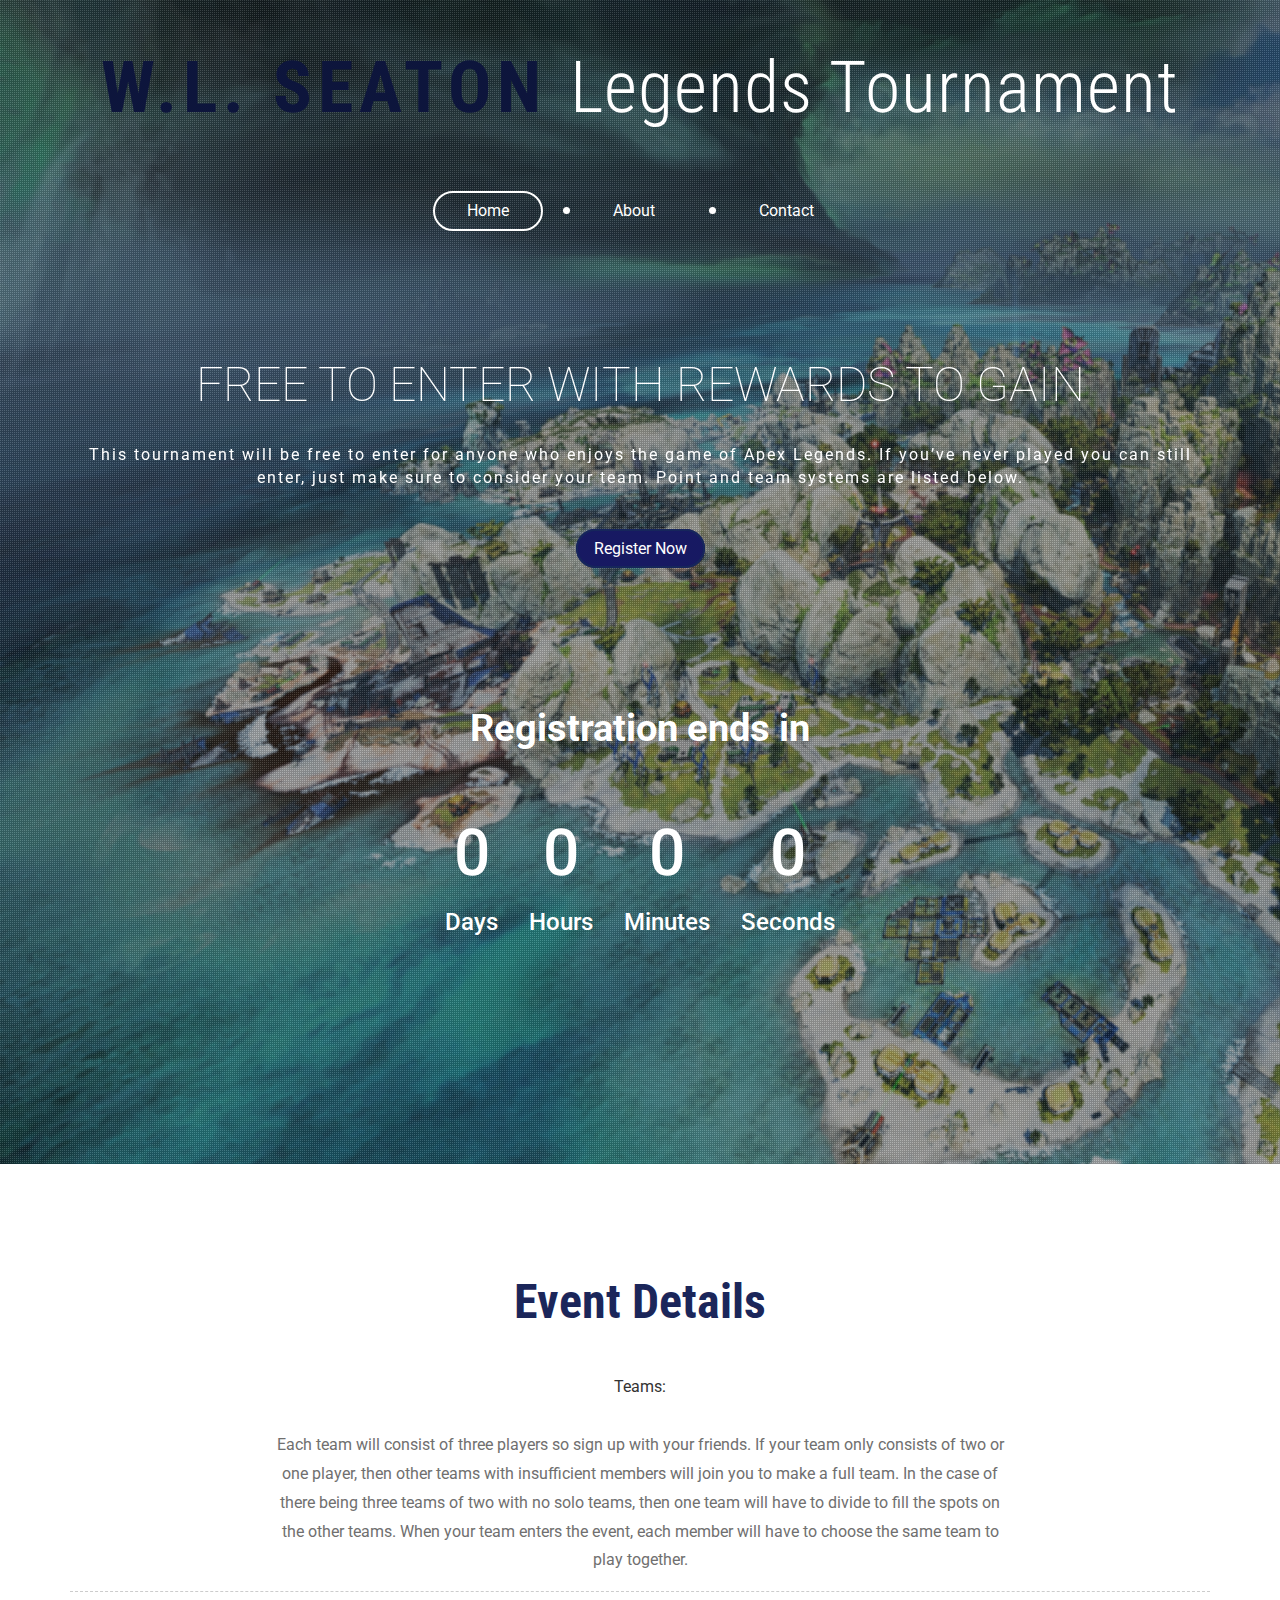
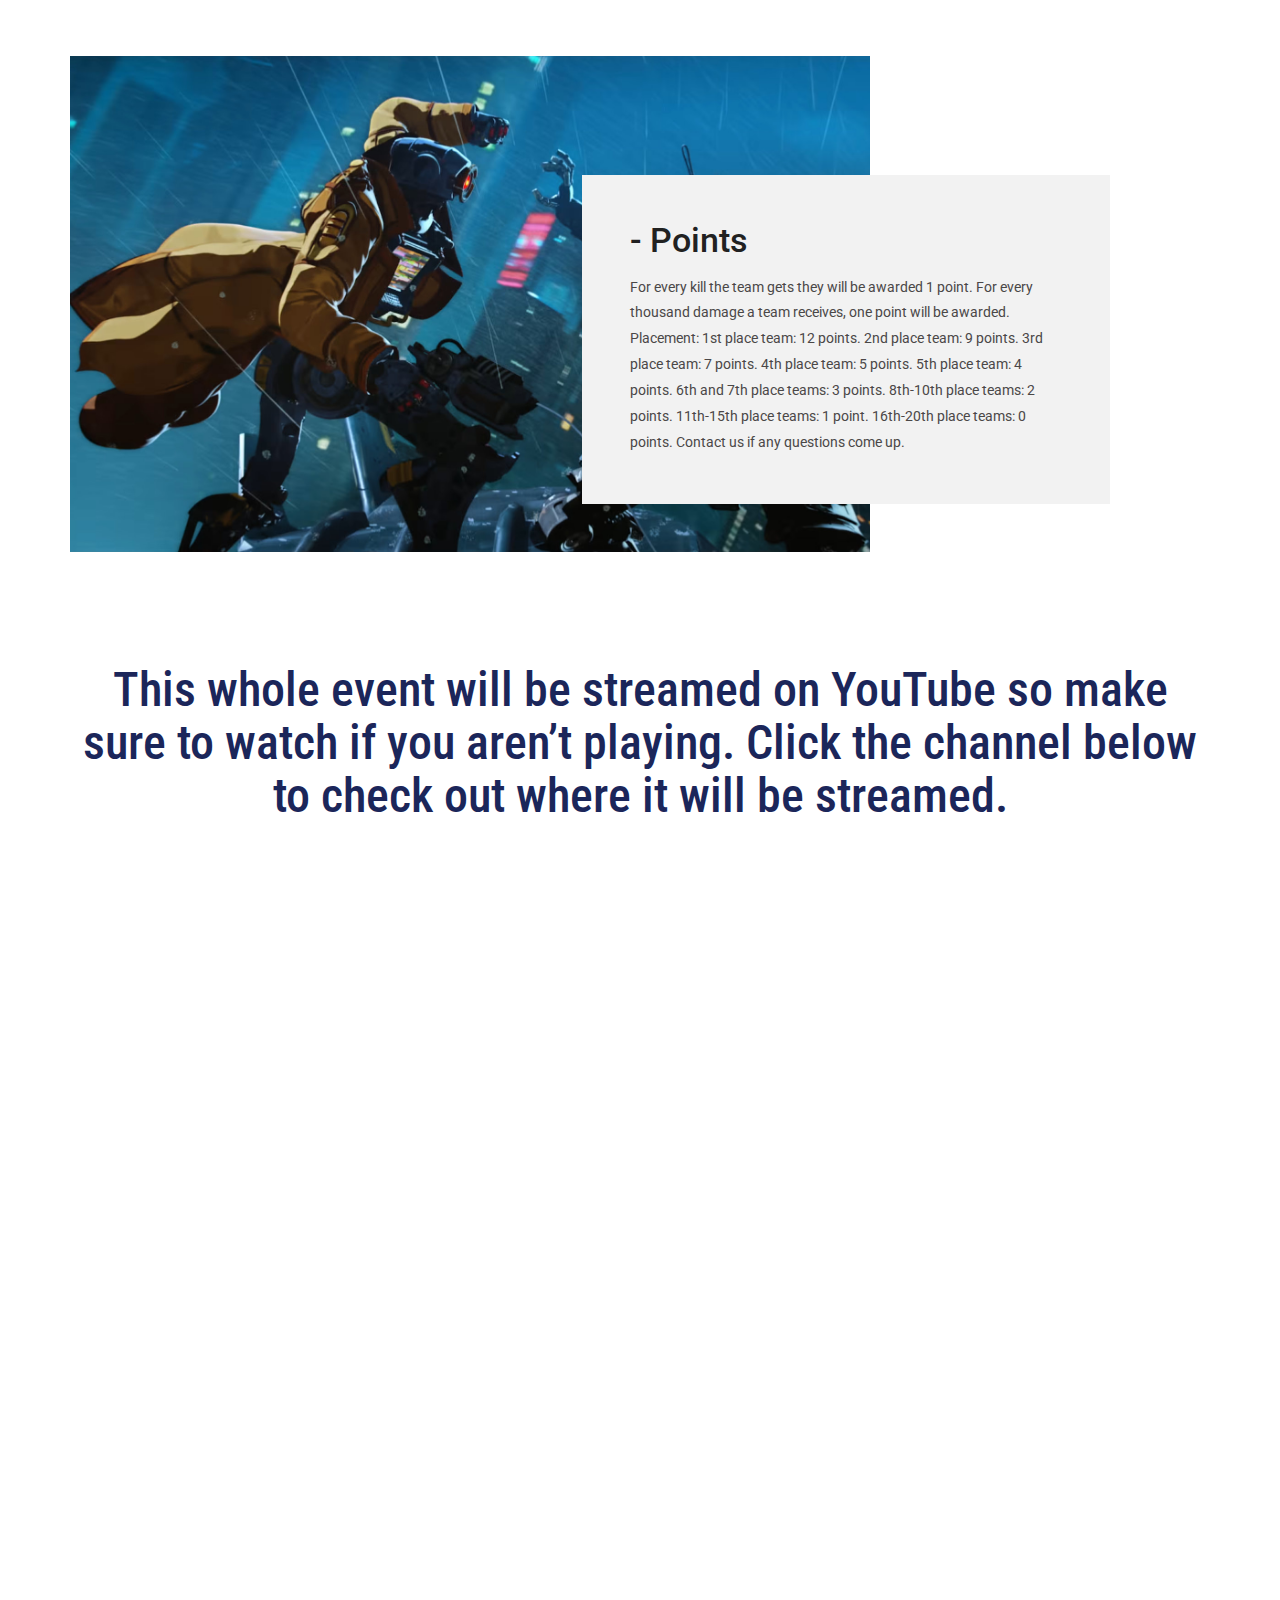
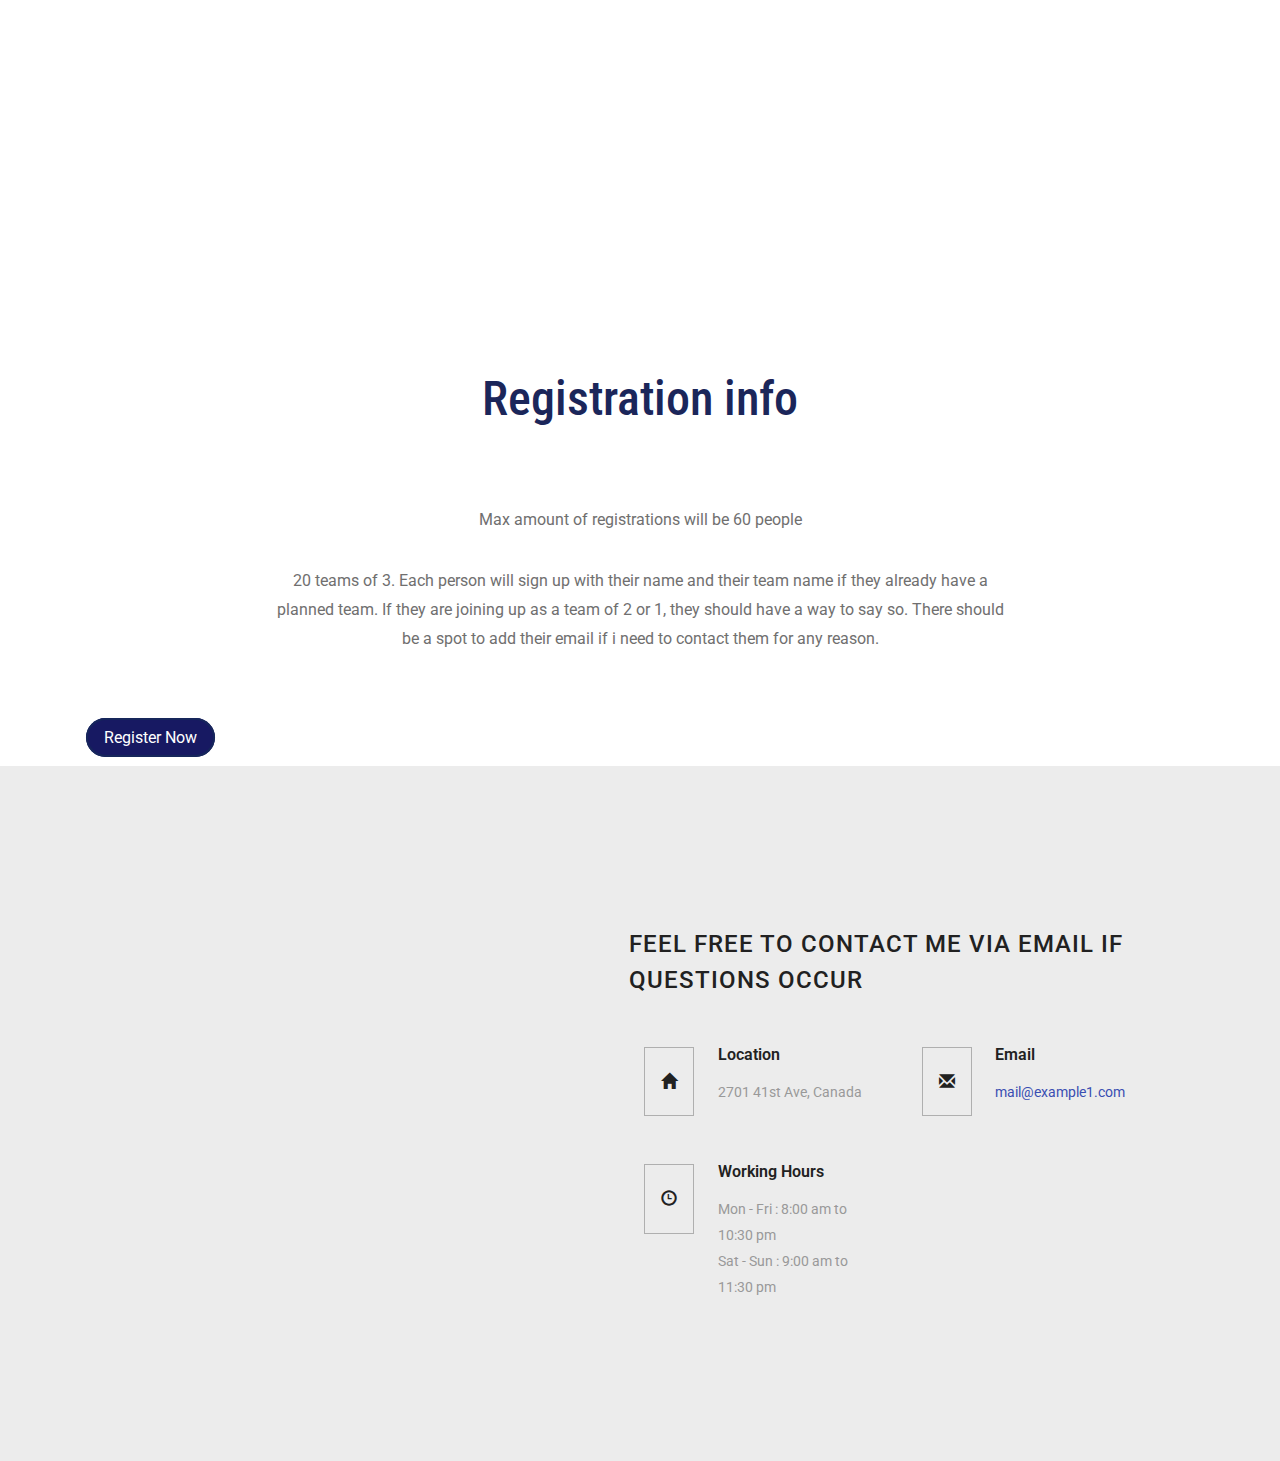
==== Seaton_Legends_Tournament/index.html @ 146e0ba6 "Add files via upload" ====
<!DOCTYPE html>
<html lang="en">
<head>
<title>Seaton Legends Tournament</title>
<meta name="viewport" content="width=device-width, initial-scale=1">
<meta charset="utf-8">
<script type="application/x-javascript"> addEventListener("load", function() { setTimeout(hideURLbar, 0); }, false); function hideURLbar(){ window.scrollTo(0,1); } </script>
<!-- bootstrap-css -->
<link href="css/bootstrap.css" rel="stylesheet" type="text/css" media="all" />
<!--// bootstrap-css -->
<!-- css -->
<link rel="stylesheet" href="css/style.css" type="text/css" media="all" />
<!--// css -->
<!-- font-awesome icons -->
<link href="css/font-awesome.css" rel="stylesheet"> 
<!-- //font-awesome icons -->
<!-- portfolio -->	
<link rel="stylesheet" href="css/chocolat.css" type="text/css" media="all">
<!-- //portfolio -->	
<!-- font -->
<link href="//fonts.googleapis.com/css?family=Roboto:100,100i,300,300i,400,400i,500,500i,700,700i,900,900i" rel="stylesheet">
<link href='//fonts.googleapis.com/css?family=Roboto+Condensed:400,700italic,700,400italic,300italic,300' rel='stylesheet' type='text/css'>
<!-- //font -->
<script src="js/jquery-1.11.1.min.js"></script>
<script src="js/bootstrap.js"></script>
<script type="text/javascript">
	jQuery(document).ready(function($) {
		$(".scroll").click(function(event){		
			event.preventDefault();
			$('html,body').animate({scrollTop:$(this.hash).offset().top},1000);
		});
	});
</script> 

<!--[if lt IE 9]>
  <script src="https://oss.maxcdn.com/libs/html5shiv/3.7.0/html5shiv.js"></script>
<![endif]-->
</head>
<body>
	<!-- banner -->
	<div class="banner">
		<div class="agileinfo-dot">
			<div class="agileits-logo">
				<h1><a href="index.html">W.L. Seaton  <span>Legends Tournament</span></a></h1>
			</div>
			<div class="header-top">
				<div class="container">
					<div class="header-top-info">
						<nav class="navbar navbar-default">
							<!-- Brand and toggle get grouped for better mobile display -->
							<div class="navbar-header">
								<button type="button" class="navbar-toggle collapsed" data-toggle="collapse" data-target="#bs-example-navbar-collapse-1">
									<span class="sr-only">Toggle navigation</span>
									<span class="icon-bar"></span>
									<span class="icon-bar"></span>
									<span class="icon-bar"></span>
								</button>
							</div>

							<!-- Collect the nav links, forms, and other content for toggling -->
							<div class="collapse navbar-collapse nav-wil" id="bs-example-navbar-collapse-1">
								<nav>
									<ul class="nav navbar-nav">
										<li class="active"><a href="index.html">Home</a></li>
										<li><a href="#about" class="scroll">About</a></li>
										<li><a href="#contact" class="scroll">Contact</a></li>
										<!--<li><a href="#register" class="scroll">Register</a></li>-->
									</ul>
								</nav>
							</div>
							<!-- /.navbar-collapse -->
						</nav>
					</div>
				</div>
			</div>
			<div class="w3layouts-banner-info">
				<div class="container">
					<div class="w3layouts-banner-slider">
						<div class="w3layouts-banner-top-slider">
							<div class="slider">
								<div class="callbacks_container">
									<ul class="rslides callbacks callbacks1" id="slider4">
										<li>
											<div class="banner_text">
												<h3>Free to enter with rewards to gain</h3>
												<p>This tournament will be free to enter for anyone who enjoys the game of Apex Legends. If you’ve never played you can still enter, just make sure to consider your team. Point and team systems are listed below.												</p>
												<div class="w3-button">
													<a href="https://docs.google.com/forms/d/e/1FAIpQLSfrd9AzRhkGu83WrYYAZsV8nhxRJl8snKcd16oXZm_M70qxGg/viewform?usp=sf_link" data-toggle="modal" data-target="#myModal">Register Now</a>
												</div>
											</div>
										</li>

									</ul>

									<section class="coming-soon">
										<div>
										  <h2>Registration ends in</h2>
										  <div class="countdown">
											<div class="container-day">
											  <h3 class="day">Time</h3>
											  <h3>Days</h3>
											</div>
											<div class="container-hour">
											  <h3 class="hour">Time</h3>
											  <h3>Hours</h3>
											</div>
											<div class="container-minute">
											  <h3 class="minute">Time</h3>
											  <h3>Minutes</h3>
											</div>
											<div class="container-second">
											  <h3 class="second">Time</h3>
											  <h3>Seconds</h3>
											</div>
										  </div>
										</div>
										<!-- <img class="waiting" src="./images/example1.jpg" /> -->
									  </section>
									  <script src="index.js"></script>


								</div>
								<div class="clearfix"> </div>
								<script src="js/responsiveslides.min.js"></script>
								<script>
									// You can also use "$(window).load(function() {"
									$(function () {
									  // Slideshow 4
									  $("#slider4").responsiveSlides({
										auto: true,
										pager:true,
										nav:true,
										speed: 500,
										namespace: "callbacks",
										before: function () {
										  $('.events').append("<li>before event fired.</li>");
										},
										after: function () {
										  $('.events').append("<li>after event fired.</li>");
										}
									  });
								
									});
								 </script>
								<!--banner Slider starts Here-->
							</div>
						</div>
					</div>
				</div>
			</div>
		</div>
	</div>
	<!-- //banner -->
	<!-- about -->
	<div class="about" id="about"> 
		<div class="container"> 
			<div class="welcome">
				<div class="agileits-title"> 
					<h2>Event Details</h2>
					<span>Teams: </span><p>Each team will consist of three players so sign up with your friends. If your team only consists of two or one player, then other teams with insufficient members will join you to make a full team. In the case of there being three teams of two with no solo teams, then one team will have to divide to fill the spots on the other teams. When your team enters the event, each member will have to choose the same team to play together.					</p>
				</div>
			</div>
			<div class="about-w3lsrow"> 
				<div class="col-md-7 col-sm-7 w3about-img"> 
					<div class="w3about-text"> 
						<h5 class="w3l-subtitle">- Points</h5>
						<p>For every kill the team gets they will be awarded 1 point. For every thousand damage a team receives, one point will be awarded. <span>Placement:</span> 1st place team: 12 points. 2nd place team: 9 points. 3rd place team: 7 points. 4th place team: 5 points. 5th place team: 4 points. 6th  and 7th place teams: 3 points. 8th-10th place teams: 2 points. 11th-15th place teams: 1 point. 16th-20th place teams: 0 points.
							Contact us if any questions come up.</p>
					</div>
				</div> 
				<div class="clearfix"> </div>
			</div>
		</div>
	</div>
	<!-- //about --> 
	<!-- markets -->
	<div class="markets" id="markets">
		<div class="container">
			<div class="agileits-title"> 
				<h3>This whole event will be streamed on YouTube so make sure to watch if you aren’t playing. Click the channel below to check out where it will be streamed.</h3>
			</div>
			<div class="youtube">
				 <iframe id="youtube" src='https://widgets.sociablekit.com/youtube-channel-videos/iframe/231687' frameborder='0' width='100%' height='1000'></iframe>
			</div>

		</div>
	</div>
	<!-- //markets -->
	<!-- portfolio -->
	<div class="portfolio" id="gallery">
		<div class="container">
			<div class="agileits-title2"> 
				<h3>Registration info</h3> 
				<div class="p2">
					<p>Max amount of registrations will be 60 people</p>
				</div>
				<div class="p">
					<p> 20 teams of 3. Each person will sign up with their name and their team name if they already have a planned team. If they are joining up as a team of 2 or 1, they should have a way to say so. There should be a spot to add their email if i need to contact them for any reason.</p>
				</div>
			</div>
			<div class="w3-button">
				<a href="https://docs.google.com/forms/d/e/1FAIpQLSfrd9AzRhkGu83WrYYAZsV8nhxRJl8snKcd16oXZm_M70qxGg/viewform?usp=sf_link" data-toggle="modal" data-target="#myModal">Register Now</a>
			</div>
			
		</div>
	</div>
	<!-- //portfolio -->
	<!-- modal -->

	<!-- //modal -->
	<!-- testimonial -->

	<!-- //testimoni-->
	<!-- //mail -->
	<!-- contact -->
	<div id="contact" class="contact">
		<div class="contact-row agileits-w3layouts">  
			<div class="col-md-5 contact-w3lsleft map">
				<iframe src="https://www.google.com/maps/embed?pb=!1m18!1m12!1m3!1d2550.0296225092206!2d-119.26890732314709!3d50.27270550014544!2m3!1f0!2f0!3f0!3m2!1i1024!2i768!4f13.1!3m3!1m2!1s0x537dd8edae91779f%3A0x632ab444220f8e5c!2s4701%2041st%20Ave%2C%20Vernon%2C%20BC%20V1T%204Y2!5e0!3m2!1sen!2sca!4v1700872044190!5m2!1sen!2sca" width="600" height="450" style="border:0;" allowfullscreen="" loading="lazy" referrerpolicy="no-referrer-when-downgrade"></iframe>
			</div>
			<div class="col-md-7 contact-w3lsright">
				<h6>Feel free to contact me via email if questions occur </h6>
				<div class="col-xs-6 address-row">
					<div class="col-xs-2 address-left">
						<span class="glyphicon glyphicon-home" aria-hidden="true"></span>
					</div>
					<div class="col-xs-10 address-right">
						<h5>Location</h5>
						<p>2701 41st Ave, Canada </p>
					</div>
					<div class="clearfix"> </div>
				</div>
				<div class="col-xs-6 address-row w3-agileits">
					<div class="col-xs-2 address-left">
						<span class="glyphicon glyphicon-envelope" aria-hidden="true"></span>
					</div>
					<div class="col-xs-10 address-right">
						<h5>Email</h5>
						<p><a href="mailto:info@example.com"> mail@example1.com </a></p>

					</div>
					<div class="clearfix"> </div>
				</div>

				<div class="col-xs-6 address-row">
					<div class="col-xs-2 address-left">
						<span class="glyphicon glyphicon-time" aria-hidden="true"></span>
					</div>
					<div class="col-xs-10 address-right">
						<h5>Working Hours</h5>
						<p>Mon - Fri : 8:00 am to 10:30 pm<br>
						Sat - Sun : 9:00 am to 11:30 pm</p>
					</div>
					<div class="clearfix"> </div>
				</div>
				<div class="clearfix"> </div>	
			</div>
			<div class="clearfix"> </div>
		</div>	
	</div>
</body>	
</html>
---- Seaton_Legends_Tournament/css/style.css ----
body a{
  transition: 0.5s all;
  -webkit-transition: 0.5s all;
  -o-transition: 0.5s all;
  -moz-transition: 0.5s all;
  -ms-transition: 0.5s all;
}
html, body{
    font-size: 100%;
	font-family: 'Roboto', sans-serif;
}
body{
	background:#FFFFFF;
}
.banner{
	background: url(../images/1.jpg) no-repeat 0px 0px;
    background-size: cover;
}
.agileinfo-dot{
    background: url(../images/dott.png)repeat 0px 0px;
    background-size: 2px;
    -webkit-background-size: 2px;
    -moz-background-size: 2px;
    -o-background-size: 2px;
    -ms-background-size: 2px;
    padding: 3em 0;
}
.jarallax {
    position: relative;
    background-size: cover;
    background-repeat: no-repeat;
    background-position: 50% 50%;
}
/*-- banner --*/
/*-- header --*/
.agileits-logo {
	text-align:center;
}
.agileits-logo h1{
	margin:0;
}
.agileits-logo h1 a{
    font-size: 2em;
    text-transform: uppercase;
    color: #0d153c;
    text-decoration: none;
    font-weight: 700;
    font-family: 'Roboto Condensed', sans-serif;
    letter-spacing: 6px;
    padding: 0;
}
.agileits-logo h1 a span{
    text-transform: capitalize;
    letter-spacing: 1px;
    font-weight: 300;
    color: #FFFFFF;
}
.navbar-default {
    background: none;
    border: none;
}
.navbar {
    margin-bottom: 0;
}
.navbar-collapse {
    padding: 0;
    box-shadow: none;
}
.navbar-default .navbar-brand {
    color: #fff;
}
.navbar-nav {
    float: none;
    text-align: center;
    background: none;
    margin: 4em 0 0 0;
}
.header-top-info ul li{
    display: inline-block;
    float: none;
}
.navbar-nav li:after {
    content: "";
    position: absolute;
    background: #FFFFFF;
    height: 7px;
    width: 7px;
    top: 16px;
    left: 0;
    border-radius: 50%;
	-webkit-border-radius: 50%;
	-ms-border-radius: 50%;
	-o-border-radius: 50%;
	-moz-border-radius: 50%;
}
.navbar-nav li.active:after {
    background: none !important;
    width: 0px !important;
}
.navbar-default .navbar-nav > li > a {
    color: #fff;
    border: solid 2px rgba(255, 255, 255, 0);
}
.navbar-default .navbar-nav > li > a:hover, .navbar-default .navbar-nav > li > a:focus {
    color: #ffffff;
	border: solid 2px #ffffff;
    background: none;
    border-radius: 20px;
}
.navbar-default .navbar-brand:hover, .navbar-default .navbar-brand:focus {
    color: #ffffff;
}
.navbar-nav > li > a {
    font-size: 1em;
    padding: .5em 2em;
    margin: 0 1em;
}
.navbar-default .navbar-nav > .active > a, .navbar-default .navbar-nav > .active > a:hover, .navbar-default .navbar-nav > .active > a:focus {
    color: #ffffff;
    border: solid 2px #ffffff;
    background: none;
    border-radius: 20px;
}
/*-- //header --*/
/*--slider--*/
#slider2,
#slider3 {
  box-shadow: none;
  -moz-box-shadow: none;
  -webkit-box-shadow: none;
  margin: 0 auto;
}
.rslides_tabs li:first-child {
  margin-left: 0;
}
.rslides_tabs .rslides_here a {
  background: rgba(255,255,255,.1);
  color: #fff;
  font-weight: bold;
}
.events {
  list-style: none;
}
.callbacks_container {
  position: relative;
  float: left;
  width: 100%;
}
.callbacks {
  position: relative;
  list-style: none;
  overflow: hidden;
  width: 100%;
  padding: 0;
  margin: 0;
}
.callbacks li {
  position: absolute;
  width: 100%;
}
.callbacks img {
  position: relative;
  z-index: 1;
  height: auto;
  border: 0;
}
.callbacks .caption {
	display: block;
	position: absolute;
	z-index: 2;
	font-size: 20px;
	text-shadow: none;
	color: #fff;
	left: 0;
	right: 0;
	padding: 10px 20px;
	margin: 0;
	max-width: none;
	top: 10%;
	text-align: center;
}
.callbacks_nav {
    position: absolute;
    -webkit-tap-highlight-color: rgba(0,0,0,0);
    bottom: 109px;
    left: 0;
    z-index: 3;
    text-indent: -9999px;
    overflow: hidden;
    text-decoration: none;
    width: 50px;
    height: 50px;
    background: transparent url(../images/arrows.png) no-repeat left top;
}
.callbacks_nav.next {
    left: auto;
    background-position: right top;
    right: 0;
 }
 .callbacks_nav.prev {
    right: auto;
    background-position: left top;
    left: 0;
}
#slider3-pager a {
  display: inline-block;
}
#slider3-pager span{
  float: left;
}
#slider3-pager span{
	width:100px;
	height:15px;
	background:#fff;
	display:inline-block;
	border-radius:30em;
	opacity:0.6;
}
#slider3-pager .rslides_here a {
  background: #FFF;
  border-radius:30em;
  opacity:1;
}
#slider3-pager a {
  padding: 0;
}
#slider3-pager li{
	display:inline-block;
}
.rslides {
  position: relative;
  list-style: none;
  overflow: hidden;
  width: 100%;
  padding: 0;
}
.rslides li {
  -webkit-backface-visibility: hidden;
  position: absolute;
  display:none;
  width: 100%;
  left: 0;
  top: 0;
}
.rslides li{
  position: relative;
  display: block;
  float: left;
}
.rslides img {
  height: auto;
  border: 0;
  }
.callbacks_tabs{
    list-style: none;
    position: absolute;
    top: 116%;
    left: 48%;
    padding: 0;
    margin: 0;
    display: block;
    z-index: 999;
}
.slider-top span{
	font-weight:600;
}
.callbacks_tabs li{
    display: inline-block;
    margin: 0;
}
/*----*/
.callbacks_tabs a{
 visibility: hidden;
}
.callbacks_tabs a:after {
    content: "\f111";
    font-size: 0;
    font-family: FontAwesome;
    visibility: visible;
    display: block;
    height: 10px;
    width: 10px;
    display: inline-block;
    background: #ffffff;
    border: 2px solid #ffffff;
    border-radius: 50%;
    -webkit-border-radius: 50%;
    -o-border-radius: 50%;
    -moz-border-radius: 50%;
    -ms-border-radius: 50%;
}
.callbacks_here a:after{
    background: #2229a9;
    border: 2px solid #ffffff;
}
/*-- //slider --*/
/*-- w3layouts-banner-info --*/
.w3layouts-banner-info {
    padding: 8em 0;
}
.banner_text {
    text-align: center;
}
.banner_text h3 {
    color: #FFFFFF;
    font-size: 3em;
    margin: 0;
    font-weight: 100;
    text-transform: uppercase;
}
.banner_text p {
    color: #FFFFFF;
    font-size: 1em;
    margin: 2em 0;
    letter-spacing: 2px;
}
.w3-button {
    position: relative;
    margin: 0;
    padding: 1em;
    z-index: 1;
}
.w3-button a {
    color: #FFFFFF;
    font-size: 1em;
    padding: .5em 1em;
    border: solid 2px rgb(22, 38, 91);
    text-decoration: none;
    border-radius: 30px;
    margin: 0;
    background:rgb(23, 25, 98);
}
.w3-button a:hover {
    color: #FFFFFF;
    background:none;
    border: solid 2px #FFFFFF;
}
/*-- //w3layouts-banner-info --*/
/*-- about--*/
.about,.contact,.register,.testimonial-dot,.team,.blog,.mail{
    padding: 4em 0;
}
.welcome{
    border-bottom: 1px dashed #ccc;
    padding-bottom: 1em;
	text-align:center;
}
.agileits-title h2,.agileits-title h3{
    font-size: 3em;
    color: #1b265a;
    margin: 0;
    text-align: center;
    font-family: 'Roboto Condensed', sans-serif;
	padding-top: 1em;
	padding-bottom: 1em;
}
.agileits-title p {
    font-size: 1em;
    color: #706f6f;
    line-height: 1.8em;
    margin: 2em auto 0;
    width: 65%;
} 
.about-w3lsrow {
    margin: 4em 0 0 0;
}
.w3about-img {
    background: url(../images/2.jpg)no-repeat 0px 0px;
    background-size: cover;
    min-height: 31em;
	min-width: 50em;
    padding: 0;
	position:relative;
	
}
.w3about-text {
    background: #f2f2f2;
    position: absolute;
    width: 66%;
    padding: 3em;
    right: -30%;
	opacity: 1;
    top: 24%;
}
.w3about-text h5 {
    font-size: 2.1em;
    color: #212121;
    margin: 0;

} 
.w3about-text p{
	color:#4a4747;
	font-size:.9em;
	line-height:1.8em;
	margin:1em 0 0 0;

}
/*-- //about--*/
/*-- contact --*/
.contact{
	background: #ececec;
}
.wthree-heading h3,.agileits-top-heading h2 {
    color: #212121;
    font-size: 2.5em;
    margin: 0;
    font-weight: 600;
    text-transform: uppercase;
    letter-spacing: 6px;
}
.wthree-heading{
	text-align:center;
}
.contact-grids,.agileits-feedback-grids,.w3-agileits-newsletter,.team-grids,.agile-contact-form,.w3-agile-testimonial,.wthree-blog-grids,.w3_mail_grids,.agileits-team-grids{
    margin: 4em 0 0 0;
}
.agileits-icon-grid {
    padding: 2em;
    background: #FFFFFF;
    box-shadow: 0 0px 1px rgb(107, 107, 107), 0 1px 2px rgba(0,0,0,.24);
}
.icon-left{
	float: none;
    width: 70px;
    height: 70px;
    text-align: center;
    padding: 1.2em 0 0 0;
    margin: 0 auto 1em;
    background: #3A4EB2;
}
.icon-left i.fa{
    color: #FFFFFF;
    font-size: 2em;
}
.icon-right{
    float: none;
    width: 100%;
    text-align: center;
}
.icon-right h5{
    color: #212121;
    font-size: 1em;
    margin: 0;
    font-weight: 700;
    text-transform: uppercase;
    letter-spacing: 4px;
}
.icon-right p{
	color: #999999;
    font-size: .9em;
    margin: 1em 0 0 0;
    line-height: 1.8em;
}
.w3ls-contact-grid:nth-child(4),.w3ls-contact-grid:nth-child(5),.w3ls-contact-grid:nth-child(6){
	margin:3em 0 0 0;
}
/*-- //contact --*/
/*-- register --*/
.filtr-item {
	padding: 0;
	width: 33.3335%;
	float: left;
}
.filtr-container {
	width: 100%;
}
.item-desc {
	background-color: rgba(0,0,0,0.5);
	color: white;
	position: absolute;
	text-transform: uppercase;
	text-align: center;
	z-index: 1;
}
.simplefilter li, .multifilter li, .sortandshuffle li {
	color: #212121;
    cursor: pointer;
    display: inline-block;
    padding: 10px 20px;
    font-size: .9em;
    font-weight: 600;
    margin: 0 0.4em;
    border-radius: 30px;
    -webkit-border-radius: 30px;
    -moz-border-radius: 30px;
    -o-border-radius: 30px;
    -ms-border-radius: 30px;
}
.simplefilter li {
    border: 2px solid #212121;
}
.simplefilter li.active {
    border: 2px solid #3A4EB2;
    color: #ffffff;
    background: #3A4EB2;
	border-radius: 30px;
    -webkit-border-radius: 30px;
    -moz-border-radius: 30px;
    -o-border-radius: 30px;
    -ms-border-radius: 30px;
}
select {
	padding: 1rem 1rem;
	text-transform: uppercase;
}
.sortandshuffle .shuffle-btn {
	background-color: #dec800;
}
.sortandshuffle .sort-btn {
	background-color: #de0000;
}
.sortandshuffle .sort-btn.active {
	background-color: #9d0000;
}

.filtr-item {
	transform: scale(1) translate3d(0px, 0px, 0px);
	-o-transform: scale(1) translate3d(0px, 0px, 0px);
	transition: all 0.5s ease-out 0ms;
	-o-transition: all 0.5s ease-out 0ms;
	transform-style: preserve-3d;
	-o-transform-style: preserve-3d;
}
ul.simplefilter {
	text-align: center;
    margin: 4em 0 3em;
    padding: 0;
}
@media screen and (max-width:991px) {
	.filtr-item {
		float: left;
		width: 33.33%;
	}
	.simplefilter li, .multifilter li, .sortandshuffle li {
		padding: 10px 13px;
		font-size: 1em;
	}
}
@media screen and (max-width:768px) {
	.filtr-item {
		float: left;
		width: 50%;
	}
	.simplefilter li, .multifilter li, .sortandshuffle li {
		padding: 8px 10px;
		font-size: 0.9em;
		letter-spacing: 0px;
	}
}
@media screen and (max-width:600px) {
	.filtr-item {
		padding: 0em;
	}
	ul.simplefilter {
		margin-bottom: 0em;
	}
	.simplefilter li, .multifilter li, .sortandshuffle li {
		margin-bottom: 1em;
	}
}
@media screen and (max-width:414px) {
	ul.simplefilter {
		margin-bottom: 0em;
	}
	.filtr-item {
		width: 100%;
	}
	.simplefilter li, .multifilter li, .sortandshuffle li {
		padding: 4px 4px;
		font-size: 0.8em;
		letter-spacing: 0px;
		margin-bottom: 1em;
	}
}
.register figure {
	margin: 0;
	padding: 0;
	position: relative;
	display: block;
	cursor: pointer;
	overflow: hidden;
}
.register figure:hover figcaption {
	-ms-filter: progid:DXImageTransform.Microsoft.Alpha(Opacity=100);
	filter: alpha(opacity=100);
	opacity: 1;
	-webkit-transform: rotate(0);
	-moz-transform: rotate(0);
	-o-transform: rotate(0);
	-ms-transform: rotate(0);
	transform: rotate(0);
	top: 0;
}
.register figcaption {
	-ms-filter: progid:DXImageTransform.Microsoft.Alpha(Opacity=0);
	filter: alpha(opacity=0);
	opacity: 0;
	position: absolute;
	height: 100%;
	width: 100%;
	top: -100%;
	background: rgba(0,0,0,.5);
	color: #fff;
	-webkit-transition: all .5s ease;
	-moz-transition: all .5s ease;
	-o-transition: all .5s ease;
	-ms-transition: all .5s ease;
	transition: all .5s ease;
	-webkit-transition-delay: .5s;
	-moz-transition-delay: .5s;
	-o-transition-delay: .5s;
	-ms-transition-delay: .5s;
	transition-delay: .5s;
	-webkit-transform: rotate(360deg);
	-moz-transform: rotate(360deg);
	-o-transform: rotate(360deg);
	-ms-transform: rotate(360deg);
	transform: rotate(360deg);
}
.register figcaption h3 {
    color: #FFF;
    text-align: center;
    margin-bottom: 0;
    font-size: 2em;
    letter-spacing: 3px;
    font-weight: 700;
	font-family: 'Roboto Condensed', sans-serif;
    text-transform: uppercase;
    position: relative;
    margin-top: 105px;
    -webkit-transition: all .5s;
    -moz-transition: all .5s;
    -o-transition: all .5s;
    -ms-transition: all .5s;
    transition: all .5s;
    -webkit-transition-delay: 1s;
    -moz-transition-delay: 1s;
    -o-transition-delay: 1s;
    -ms-transition-delay: 1s;
    transition-delay: 1s;
}
.register figcaption h3 span{
	text-transform: capitalize;
    letter-spacing: 1px;
    font-weight: 300;
}
.register figure:hover h3 {
	left: 0;
}
.register figcaption a {
	color: #fff;
	border: 2px solid #fff;
	padding: 4px 10px;
	text-decoration: none;
}
.register figcaption a:hover {
	color: #4f5856;
	background: #fff;
}
/*-- //register --*/
/*-- model --*/
.agileits-w3layouts-info img{
	width:100%;
}
.modal-header h4 {
    margin: 0;
    font-size: 2em;
    text-transform: uppercase;
    color: #3A4EB2;
    text-decoration: none;
    font-weight: 700;
    font-family: 'Roboto Condensed', sans-serif;
    letter-spacing: 6px;
    padding: 0;
}
.modal-header h4 span{
	text-transform: capitalize;
    letter-spacing: 1px;
    font-weight: 300;
    color: #212121;
}
.modal-body p{
    margin: 1em 0 0 0;
    font-size: .875em;
    color: #999999;
    line-height: 1.8em;
}
/*-- //model --*/
/*-- testimonial --*/
.testimonial{
	background:url(../images/1.jpg) no-repeat 0px 0px;
	background-size:cover;
}
.testimonial-dot{
    background: url(../images/dott.png)repeat 0px 0px;
    background-size: 2px;
    -webkit-background-size: 2px;
    -moz-background-size: 2px;
    -o-background-size: 2px;
    -ms-background-size: 2px;
}
.testimonial-heading h3{
	color:#FFFFFF;
}
.testimonial-heading h5{
	color:#FFFFFF;
}
.testimonial-img-grid{
    width: 28%;
    margin: 0 auto;
}
.testimonial-img{
	float: left;
    width: 26.33%;
}
.testimonial-img:nth-child(2){
	margin:0 2em;
}
.testimonial-img img{
	width:100%;
	border-radius:50%;
	-webkit-border-radius:50%;
	-ms-border-radius:50%;
	-moz-border-radius:50%;
	-o-border-radius:50%;
}
.t-img1 img,.t-img2 img{
	opacity: 0.6;
}
.testimonial-img-info{
	margin:2em 0 0 0;
}
.testimonial-img-info{
	text-align:center;
}
.testimonial-img-info p{
    color: #FFFFFF;
    font-size: .9em;
    margin:0 auto;
	width:60%;
    line-height: 1.8em;	
}
.testimonial-img-info h5{
    color: #FFFFFF;
    font-size: 1em;
    margin: 1em 0;
    font-weight: 700;
    text-transform: uppercase;
    letter-spacing: 4px;
}
.testimonial-img-info h6{
	color: #FFFFFF;
    font-size: .9em;
    margin: 1em 0;
    font-style: italic;
}
/*-- //testimonial --*/
/*-- team --*/
.team-heading h4{
    color: rgba(255, 255, 255, 0.47);
}
.team-info{
    position: relative;
    overflow: hidden;	
}
.team-info img{
	width:100%;
}
.team-caption h4{
    color: #FFFFFF;
    font-size: 1.5em;
    margin: .5em 0 0 0;
    font-family: 'Roboto Condensed', sans-serif;
}
.team-caption p{
    color: #eaeaea;
    font-size: .9em;
    margin: 0;
}
.team-caption ul{
    padding: 0;
    margin: 1em 0 0 0;
}
.team-caption ul li{
    display: inline-block;
}
.team-caption ul li a {
	color: #333;
    text-align: center;
}
.team-caption ul li a i.fa.fa-facebook{
    height: 30px;
    width: 30px;
    line-height: 30px;
    border: solid 2px #FFF;
    background: none;
    color: #FFF;
    transition: 0.5s all;
    -webkit-transition: 0.5s all;
    -moz-transition: 0.5s all;
    -o-transition: 0.5s all;
    -ms-transition: 0.5s all;
}
.team-caption ul li a i.fa.fa-facebook:hover {
    background: #3b5998;
}
.team-caption ul li a i.fa.fa-twitter{
    height: 30px;
    width: 30px;
    line-height: 30px;
    border: solid 2px #FFF;
    background: none;
    color: #FFF;
    transition: 0.5s all;
    -webkit-transition: 0.5s all;
    -moz-transition: 0.5s all;
    -o-transition: 0.5s all;
    -ms-transition: 0.5s all;
}
.team-caption ul li a i.fa.fa-twitter:hover{
	background: #55acee;
}
.team-caption ul li a i.fa.fa-rss{
    height: 30px;
    width: 30px;
    line-height: 30px;
    border: solid 2px #FFF;
    background: none;
    color: #FFF;
    transition: 0.5s all;
    -webkit-transition: 0.5s all;
    -moz-transition: 0.5s all;
    -o-transition: 0.5s all;
    -ms-transition: 0.5s all;
}
.team-caption ul li a i.fa.fa-rss:hover{
	background: #f26522;
}
.team-caption {
    background: #3A4EB2;
    padding: 1em;
    position: absolute;
    left: 0;
    bottom: -105%;
    text-align: center;
    width: 100%;
    height: 154px;
    -webkit-transition: .5s all;
    transition: .5s all;
    -moz-transition: .5s all;
}
.team-info:hover .team-caption{
    bottom: 0%;
}
.team-info:hover .team-caption {
    bottom: 0%;
}
/*-- //team --*/
/*-- blog --*/
.blog{
	background: #ececec;
} 
.blog-left h4{
    color: #3A4EB2;
    margin: 0 0 1em 0;
    font-size: 2.5em;
    font-weight: 800;
}
.blog-left ul{
	padding:0;
	margin:1em 0 0 0;
}
.blog-left ul li{
    display: block;
    color: #212121;
    font-size: .9em;
    margin: .5em 0;
}
.blog-left ul li a{
    color: #3A4EB2;
    text-decoration: none;
    -o-transition: all 0.5s;
    -moz-transition: all 0.5s;
    -ms-transition: all 0.5s;
    -webkit-transition: all 0.5s;
    transition: all 0.5s;
}
.blog-left ul li a:hover{
	color:#212121;
}
.blog-left ul li a:focus,.blog-right a:focus,.date-text a:focus{
	outline:none;
}
.blog-right a {
	line-height: 1.5em;
    color: #212121;
    font-size: 1em;
    margin: 0;
    text-transform: uppercase;
    text-decoration: none;
    font-weight: 500;
    letter-spacing: 1px;
    -o-transition: all 0.5s;
    -moz-transition: all 0.5s;
    -ms-transition: all 0.5s;
    -webkit-transition: all 0.5s;
    transition: all 0.5s;
}
.blog-right a:hover{
	color: #FF9800;
}
.blog-right p {
    color: #999999;
    margin: 1em 0 0 0;
    font-size: .9em;
    line-height: 1.8em;
}
/*-- //blog --*/
/*-- mail --*/
.w3_mail_grids textarea{
    outline: none;
    padding: 10px;
    color: #212121;
    font-size: 14px;
    border: none;
    border-bottom: 2px solid #212121;
    background: none;
    width: 97.3%;
    margin: 0 0 3em 1.1em;
    min-height: 150px;
    resize: none;
    font-weight: 600;
}
.w3_mail_grids textarea::-webkit-input-placeholder {
	color: #212121 !important;
}
.w3_mail_grids input[type="submit"]{
    outline: none;
    padding: .5em 1em;
    color: #ffffff;
    letter-spacing: 2px;
    font-size: 1em;
    border: none;
    text-transform: uppercase;
    background: #FF9800;
	border: 2px solid #FF9800;
    font-weight: 600;
	-o-transition: all 0.5s;
    -moz-transition: all 0.5s;
    -ms-transition: all 0.5s;
    -webkit-transition: all 0.5s;
    transition: all 0.5s;
}
.w3_mail_grids input[type="submit"]:hover{
	color:#212121;
	border: 2px solid #212121;
	background:none;
}
.input {
    position: relative;
    z-index: 1;
    display: inline-block;
    margin: 1em;
    max-width: 30%;
    width: calc(100% - 2em);
    vertical-align: top;
}

.input__field {
	position: relative;
	display: block;
	float: right;
	padding: 0.8em;
	width: 60%;
	border: none;
	border-radius: 0;
	background: #f0f0f0;
	color: #aaa;
	-webkit-appearance: none; /* for box shadows to show on iOS */
}

.input__field:focus {
	outline: none;
}

.input__label {
	display: inline-block;
    padding: 0 1em;
    width: 40%;
    color: #212121;
    font-weight: 600;
    -webkit-font-smoothing: antialiased;
    -moz-osx-font-smoothing: grayscale;
    -webkit-touch-callout: none;
    -webkit-user-select: none;
    -khtml-user-select: none;
    -moz-user-select: none;
    -ms-user-select: none;
    user-select: none;
}

.input__label-content {
	position: relative;
	display: block;
	padding: 1.6em 0;
	width: 100%;
}
/* Jiro */
.input__field--jiro {
	padding:1em 0.5em;
	width: 100%;
	background: transparent;
	color: #212121;
    font-size: 14px;
	opacity: 0;
	-webkit-transition: opacity 0.3s;
	transition: opacity 0.3s;
}

.input__label--jiro {
	position: absolute;
	left: 0;
	padding: 0 0.85em;
	width: 100%;
	height: 100%;
	text-align: left;
	pointer-events: none;
	font-size: 14px;
}

.input__label-content--jiro {
	-webkit-transition: -webkit-transform 0.3s 0.3s;
	transition: transform 0.3s 0.3s;
}

.input__label--jiro::before,
.input__label--jiro::after {
	content: '';
	position: absolute;
	top: 0;
	left: 0;
	width: 100%;
	height: 100%;
	-webkit-transition: -webkit-transform 0.3s;
	transition: transform 0.3s;
}

.input__label--jiro::before {
    border-top: 2px solid #212121;
    -webkit-transform: translate3d(0, 100%, 0) translate3d(0, -2px, 0);
    transform: translate3d(0, 100%, 0) translate3d(0, -2px, 0);
    -webkit-transition-delay: 0.3s;
    transition-delay: 0.3s;
}

.input__label--jiro::after {
	z-index: -1;
	background:#f5f5f5;
	-webkit-transform: scale3d(1, 0, 1);
	transform: scale3d(1, 0, 1);
	-webkit-transform-origin: 50% 0%;
	transform-origin: 50% 0%;
}

.input__field--jiro:focus,
.input--filled .input__field--jiro {
	opacity: 1;
	-webkit-transition-delay: 0.3s;
	transition-delay: 0.3s;
}

.input__field--jiro:focus + .input__label--jiro .input__label-content--jiro,
.input--filled .input__label-content--jiro {
	-webkit-transform: translate3d(0, -80%, 0);
	transform: translate3d(0, -80%, 0);
	-webkit-transition-timing-function: cubic-bezier(0.2, 1, 0.3, 1);
	transition-timing-function: cubic-bezier(0.2, 1, 0.3, 1);
}

.input__field--jiro:focus + .input__label--jiro::before,
.input--filled .input__label--jiro::before {
	-webkit-transition-delay: 0s;
	transition-delay: 0s;
}

.input__field--jiro:focus + .input__label--jiro::before,
.input--filled .input__label--jiro::before {
	-webkit-transform: translate3d(0, 0, 0);
	transform: translate3d(0, 0, 0);
}

.input__field--jiro:focus + .input__label--jiro::after,
.input--filled .input__label--jiro::after {
	-webkit-transform: scale3d(1, 1, 1);
	transform: scale3d(1, 1, 1);
	-webkit-transition-delay: 0.3s;
	transition-delay: 0.3s;
	-webkit-transition-timing-function: cubic-bezier(0.2, 1, 0.3, 1);
	transition-timing-function: cubic-bezier(0.2, 1, 0.3, 1);
}
/*-- //mail --*/
/*-- contact --*/ 
.contact-w3lsleft.map {
    padding: 0;
}
.address-row {
    margin-top: 3em;
}
.contact-w3lsright {
	padding: 6em 6em;
    background: #ececec;
}
.contact-w3lsright h6 {
	line-height: 1.5em;
    color: #212121;
    font-size: 1.5em;
    margin: 0;
    text-transform: uppercase;
    text-decoration: none;
    font-weight: 500;
    letter-spacing: 1px;
}
.address-left {
    padding: 0;
    text-align: center;
}
.address-right {
    padding-left: 2em;
}
.address-row span.glyphicon {
    font-size: 1em;
    border: 1px solid #afafaf;
    padding: 1.6em 1em;
    color: #212121;
    -webkit-transition: .5s all;
    -moz-transition: .5s all;
    -o-transition: .5s all;
    -ms-transition: .5s all;
    transition: .5s all;
}
.address-row:hover span.glyphicon {
    border-color: #3A4EB2;
    color: #3A4EB2;
    -webkit-transform: rotatey(360deg);
    -moz-transform: rotatey(360deg);
    transform: rotatey(360deg);
    -o-transform: rotatey(360deg);
    -ms-transform: rotatey(360deg);
}
.address-row h5 {
	font-size: 1em;
    color: #212121;
    margin: 0 0 1em 0;
    font-weight: 600;
}
.address-right p{
	color:#999999;
	font-size:.9em;
	margin:0;
	line-height:1.8em;
}
.address-right p a {
    color: #3A4EB2;
	text-decoration:none;
}
.address-right p a:hover{
    color: #212121;
} 
.map iframe {
    width: 100%;
    min-height: 526px;
    border: none;
    margin-bottom: -.5em;
}
/*-- //contact --*/
/*-- footer --*/ 
.footer{
	background: #333;
	padding:4em 0;
}  
.footer-title h3 {
    font-size: 1.5em;
    display: inline-block;
    color: #fff;
    letter-spacing: 2px;
    margin: 0;
    font-family: 'Roboto Condensed', sans-serif;
}
.amet-sed p {
    margin: 2em 0 0 0;
    color: #999999;
    font-size: .9em;
    line-height: 1.8em;
} 
.amet-medium p a{
    color: #FF9800;
    text-decoration: none;
 }
.amet-medium p a:hover{
	color:#FFFFFF;
}
.amet-sed .w3social-icons {
    margin-top: 1em;
}
.support input[type="email"] {
    width: 65%;
    padding: .5em 1em;
    font-size: 1em;
    text-align: left;
    font-weight: 400;
    border: 2px solid #fff;
    outline: none;
    margin: 0;
    -webkit-appearance: none;
    background: #fff;
}
.support input[type="submit"]{
	background: #FF9800;
    cursor: pointer;
    border: 2px solid #FF9800;
    color: #fff;
    font-weight: 400;
    font-size: 1em;
    padding: .5em 1em;
    text-align: center;
    -webkit-appearance: none;
    outline: none;
    transition: 0.5s all;
    -webkit-transition: 0.5s all;
    -moz-transition: 0.5s all;
    -o-transition: 0.5s all;
    -ms-transition: 0.5s all;
}
.support input[type="submit"]:hover{
	background:none;
	border: 2px solid #FFFFFF;
	color:#FFFFFF;
}
.support {
    margin: 1em 0em 0 0;
    background-color: rgb(45, 45, 45);
    padding: 1em 1em;
} 
/*-- social-icons --*/
.agileinfo-social-grids{
    margin:2em 0 0 0;
}
.agileinfo-social-grids ul{
	padding:0;
	margin:0;
}
.agileinfo-social-grids ul li{
    display: inline-block;
}
.agileinfo-social-grids ul li a {
	color: #FFFFFF;
    text-align: center;
}
.agileinfo-social-grids ul li a i.fa{
    transition: 0.5s all;
    -webkit-transition: 0.5s all;
    -moz-transition: 0.5s all;
    -o-transition: 0.5s all;
    -ms-transition: 0.5s all;
}
.agileinfo-social-grids ul li a i.fa.fa-facebook:hover {
    color: #3b5998;
}
.agileinfo-social-grids ul li a i.fa.fa-twitter{
	margin:0 1em;
}
.agileinfo-social-grids ul li a i.fa.fa-twitter:hover{
	color: #55acee;
}
.agileinfo-social-grids ul li a i.fa.fa-rss{
	margin:0 1em 0 0;
}
.agileinfo-social-grids ul li a i.fa.fa-rss:hover{
	color: #f26522;
}
.agileinfo-social-grids ul li a i.fa.fa-vk:hover{
	color: #45668e;
}
/*-- //footer --*/
/*-- copyright --*/

/*-- //copyright --*/
/*-- to-top --*/
#toTop {
	display: none;
	text-decoration: none;
	position: fixed;
	bottom: 20px;
	right: 2%;
	overflow: hidden;
	z-index: 999; 
	width: 40px;
	height: 40px;
	border: none;
	text-indent: 100%;
	background: url(../images/arrow.png) no-repeat 0px 0px;
}
#toTopHover {
	width: 40px;
	height: 40px;
	display: block;
	overflow: hidden;
	float: right;
	opacity: 0;
	-moz-opacity: 0;
	filter: alpha(opacity=0);
}
/*-- //to-top --*/
/*-- responsive --*/
@media(max-width:1080px){
	.w3about-text {
		width: 63%;
		right: -35%;
	}
	.register figcaption h3 {
		margin-top: 87px;
	}
	.input {
		max-width: 29.5%;
	}
	.testimonial-img-grid {
		width: 35%;
	}
	.address-row {
		padding-left: 0;
	}
	.contact-w3lsright {
		padding: 3em 3em;
	}
	.map iframe {
		min-height: 516px;
	}
	.support input[type="email"] {
		width: 54%;
	}
}
@media(max-width:991px){
	.navbar-nav > li > a {
		padding: .4em 1em;
		margin: 0 .8em;
	}
	.banner_text h3 {
		font-size: 1.5em;
	}
	.w3layouts-banner-info {
		padding: 5em 0;
	}
	.w3about-text {
		width: 89%;
	}
	.w3ls-contact-grid:nth-child(2),.w3ls-contact-grid:nth-child(3),.w3ls-contact-grid:nth-child(4),.w3ls-contact-grid:nth-child(5),.w3ls-contact-grid:nth-child(6) {
		margin: 2em 0 0 0;
	}
	.testimonial-img-grid {
		width: 50%;
	}
	.register figcaption h3 {
		margin-top: 70px;
	}
	.testimonial-img-info p {
		width: 85%;
	}
	.agileits-title p {
		width: 95%;
	}
	.agileits-title2 p {
		width: 95%;
	}
	.agileits-team-grid {
		float: left;
		width: 50%;
		margin-bottom: 2em;
	}
	.agileits-team-grid:nth-child(3),.agileits-team-grid:nth-child(4){
		margin:0;
	}
	.w3-agileits-blog-grid:nth-child(2) {
		margin: 2em 0 0 0;
	}
	.amet-medium {
		margin: 2em 0;
	}
	.support input[type="email"] {
		width: 83%;
	}
	.input {
		max-width: 28.5%;
	}
}
@media(max-width:768px){
	.callbacks_tabs {
		left: 47%;
	}
	.register figcaption h3 {
		margin-top: 100px;
	}
}
@media(max-width:736px){
	.agileits-logo h1 a {
		font-size: 1.5em;
	}
	.navbar-toggle {
		float: none;
		margin-right: 0;
	}
	.navbar {
		text-align: center;
	}
	.navbar-nav {
	    margin: 1em 0;
	}
	.header-top-info ul li {
		display: block;
	}
	.navbar-nav li:after {
		background: none;
	}
	.navbar-default .navbar-collapse, .navbar-default .navbar-form {
	    border: none;
		position: absolute;
		width: 100%;
		background: rgba(0, 0, 0, 0.84);
		z-index: 9999;
	}
	.navbar-default .navbar-toggle {
		border-color: #fff;
	}
	.navbar-default .navbar-toggle .icon-bar {
		background-color: #fff;
	}
	.navbar-default .navbar-toggle:hover, .navbar-default .navbar-toggle:focus {
		background: #3A4EB2;
	}
	.input {
		max-width: 28%;
	}
	.w3about-text {
		width: 60%;
		right: 0;
	}
	.support input[type="email"] {
		width: 82%;
	}
	.navbar-nav > li > a {
		margin: 1em .5em;
	}
}
@media(max-width:667px){
	.input {
		max-width: 27.5%;
	}
	.support input[type="email"] {
		width: 80%;
	}
}
@media (max-width:640px) {
	.support input[type="email"] {
		width: 78%;
	}
}
@media(max-width:600px){
	.banner_text h3 {
		font-size: 4em;
	}
	.w3layouts-banner-info {
		padding: 4em 0;
	}
	.w3about-text {
		width: 72%;
	}
	.register figcaption h3 {
		margin-top: 75px;
	}
	.testimonial-img-grid {
		width: 60%;
	}
	.input {
		max-width: 27%;
	}
	.map iframe {
		min-height: 350px;
	}
	.support input[type="email"] {
		width: 77%;
	}
}
@media(max-width:568px){
	.input {
		max-width: 26%;
	}
	.support input[type="email"] {
		width: 75%;
	}
}
@media(max-width:480px){
	.agileits-logo h1 a {
		font-size: 1.2em;
	}
	.navbar-nav > li > a {
		margin: .5em .5em;
	}
	.navbar-nav > li > a {
		margin: .5em .5em;
	}
	.callbacks_tabs {
		left: 45%;
		top: 108%;
	}
	.agileinfo-dot {
		padding: 2em 0;
	}
	.w3layouts-banner-info {
		padding: 3em 0;
	}
	.register figcaption h3 {
		margin-top: 60px;
		font-size: 1.5em;
	}
	.testimonial-img:nth-child(2) {
		margin: 0 1em;
	}
	.testimonial-img-info p {
		width: 95%;
	}
	.agileits-title h2, .agileits-title h3 {
		font-size: 3em;
	}
	.blog-left h4 {
		font-size: 2em;
	}
	.input {
		max-width: 100%;
	}
	.w3_mail_grids textarea {
		width: 93.3%;
		margin: 1em;
	}
	.contact-w3lsright h6 {
	    font-size: 1em;
	}
	.address-row {
		float: none;
		width: 100%;
		margin-top: 2em;
	}
	.support input[type="email"] {
		width: 70%;
	}
	.callbacks_nav {
		width: 35px;
		height: 35px;
		background: transparent url(../images/arrows.png) no-repeat left top;
		background-size: 203%;
	}
	.w3about-text {
		padding: 2em;
	}
}
@media(max-width:414px){
	.banner_text h3 {
		font-size: 3em;
	}
	.w3about-img {
		min-height: 22em;
	}
	.w3about-text {
		padding: 1em;
	}
	.w3about-text h5 {
		font-size: 2em;
	}
	.w3about-text {
		top: 20%;
	}
	.about, .contact, .register, .testimonial-dot, .team, .blog, .mail {
		padding: 2em 0;
	}
	.contact-grids, .agileits-feedback-grids, .w3-agileits-newsletter, .team-grids, .agile-contact-form, .w3-agile-testimonial, .wthree-blog-grids, .w3_mail_grids,.agileits-team-grids {
		margin: 2em 0 0 0;
	}
	ul.simplefilter {
		margin: 2em 0 2em;
	}
	.register figcaption h3 {
		margin-top: 105px;
	}
	.agileits-title h2, .agileits-title h3 {
		font-size: 2.5em;
	}
	.team-caption h4 {
		font-size: 1.2em;
	}
	.blog-left h4 {
		font-size: 1.2em;
	}
	.address-right {
		padding-left: 1em;
	}
	.about-w3lsrow {
		margin: 2em 0 0 0;
	}
	.support input[type="email"] {
		width: 62%;
	}
}
@media(max-width:384px){
	.agileits-logo h1 a {
		font-size: 1em;
	}
	.banner_text p {
		margin: 1em 0;
		letter-spacing: 1px;
	}
	.callbacks_nav {
		bottom: 25px;
	}
	.w3layouts-banner-info {
		padding: 2em 0;
	}
	.callbacks_tabs {
		left: 44%;
	}
	.agileits-icon-grid {
		padding: 1em;
	}
	.register figcaption h3 {
		margin-top: 95px;
	}
	.agileits-team-grid {
		float: none;
		width: 100%;
		margin-bottom: 2em !important;
	}
	.agileits-team-grid:nth-child(4) {
		margin: 0 !important;
	}
	.blog-left {
		float: none;
		width: 100%;
	}
	.blog-right {
		float: none;
		width: 100%;
		margin: 1em 0 0 0;
	}
	.address-right {
		padding-left: 1.5em;
		padding-right: 0;
	}
	.footer {
		padding: 2em 0;
	}
	.support input[type="email"] {
		width: 58%;
	}
	.agileits-title p {
		font-size: .9em;
	}
}
@media(max-width:320px){
	.agileits-logo h1 a {
		font-size: .9em;
	}
	.banner_text h3 {
		font-size: 2em;
	}
	.callbacks_tabs {
		left: 43%;
	}
	.w3-button {
		padding: .5em;
	}
	.w3about-text {
		width: 87%;
	}
	.register figcaption h3 {
		margin-top: 80px;
	}
	.agileits-title h2, .agileits-title h3 {
		font-size: 2em;
	}
	.blog-left {
		padding: 0;
	}
	.blog-right {
		padding: 0;
	}
	.blog-right a {
		font-size: .9em;
	}
	.w3_mail_grids input[type="submit"] {
		font-size: .9em;
	}
	.contact-w3lsright {
		padding: 2em;
	}
	.support input[type="email"] {
		width: 100%;
	}
	.support input[type="submit"] {
		margin: 1em 0 0 0;
	}
}
/*-- //responsive --*/

h2 {
    font-size: 2.4rem;
    font-weight: bold;
    padding: 2.5rem;
}

.coming-soon {
    min-height: 60px;
    display: flex;
    align-items: center;
    flex-direction: column;
    justify-content: center;
    background-size: 100%;
    color: #fff;
    margin-top: 70px;
}
  
.countdown {
    display: flex;
    justify-content: space-around;
    text-align: center;
    margin-bottom: 10%;
}
  
.day,
.hour,
.minute,
.second {
   font-size: 4rem;
}
  
.waiting {
    height: 30px;
}

.agileits-title2 h3{
    font-size: 3em;
    color: #1b265a;
    margin: 0;
    text-align: center;
    font-family: 'Roboto Condensed', sans-serif;
	padding-top: 2em;
	padding-bottom: 1em;
}
.agileits-title2 .p {
    font-size: 1em;
    color: #706f6f;
    line-height: 1.8em;
    margin: 2em auto 0;
    width: 65%;
	text-align: center;
	padding-bottom: 3em;
} 

.agileits-title2 .p2 {
    font-size: 1em;
    color: #706f6f;
    line-height: 1.8em;
    margin: 2em auto 0;
    width: 65%;
	text-align: center;
}
---- Seaton_Legends_Tournament/css/chocolat.css ----
body{
	margin:0;
	padding:0;
}
#Choco_overlay{
	background: #000!important;
	position: fixed;
	top: 0;
	left: 0;
	z-index: 1000;
	width: 100%;
	height: 100%;
	display:none;
	padding:0;
	margin:0;
}
#Choco_content{
	display:none;
	width:800px;
	height:600px;
	z-index:1001;
	position:fixed;
	left:50%;
	top:50%;
	margin-left:-400px;
	margin-top:-300px;
	border-top:1px solid transparent;/*Yes, adjust image perfectly at the center of a box, don't know why.*/
}
#Choco_left_arrow{
	float:left;
	background-image:url(../images/left.png)!important;
	background-position:12%;
	left:-20%;
}
#Choco_right_arrow{
	float:right;
	background-image:url(../images/right.png)!important;
	background-position:88%;
	left:20%;
}
.Choco_arrows{
	background-repeat:no-repeat;
	display:none;
	position:relative;
	cursor:pointer;
	width:49%;
	top:-100%;
	height:100%;
	margin-top:-30px;
}
#Choco_container_photo{
	text-align:center;
	width:800px;
	height:600px;
	/*background:url(../images/ajax-loader.gif) center center no-repeat;*/
}
#Choco_container_description{
	padding:0;
	height:26px;
	width:100%;
	color:#FFFFFF;
	font-family:Tahoma;
	clear:both;
	position:relative;
	font-size:12px;
	margin-top:-5px;
	overflow:hidden;
	visibility:hidden;
}
#Choco_container_title{
	float:left;
	padding:5px;
}
#Choco_container_via{
	padding:5px;
	float:right;
}
#Choco_container_via a{
	color:gray;
}
#Choco_container_via a:hover{
	color:white;
	background:gray;
}
#Choco_close{
	width:30px;
	height:25px;
	background-image:url(../images/close.png)!important;
	background-repeat:no-repeat;
	z-index:1002;
	cursor:pointer;
	margin: 0px 0px 15px 0px;
	display:none;
}
#Choco_loading{
	width:9px;
	height:11px;
	background-image:url(../images/loading.gif);
	background-repeat:no-repeat;
	z-index:1002;
	cursor:pointer;
	float:right;
	margin-top:-20px;
	display:none;
}
#Choco_bigImage{
	display:none;
	position:relative;
	width:100%;
	height:100%;
	margin-top:-5px;
}
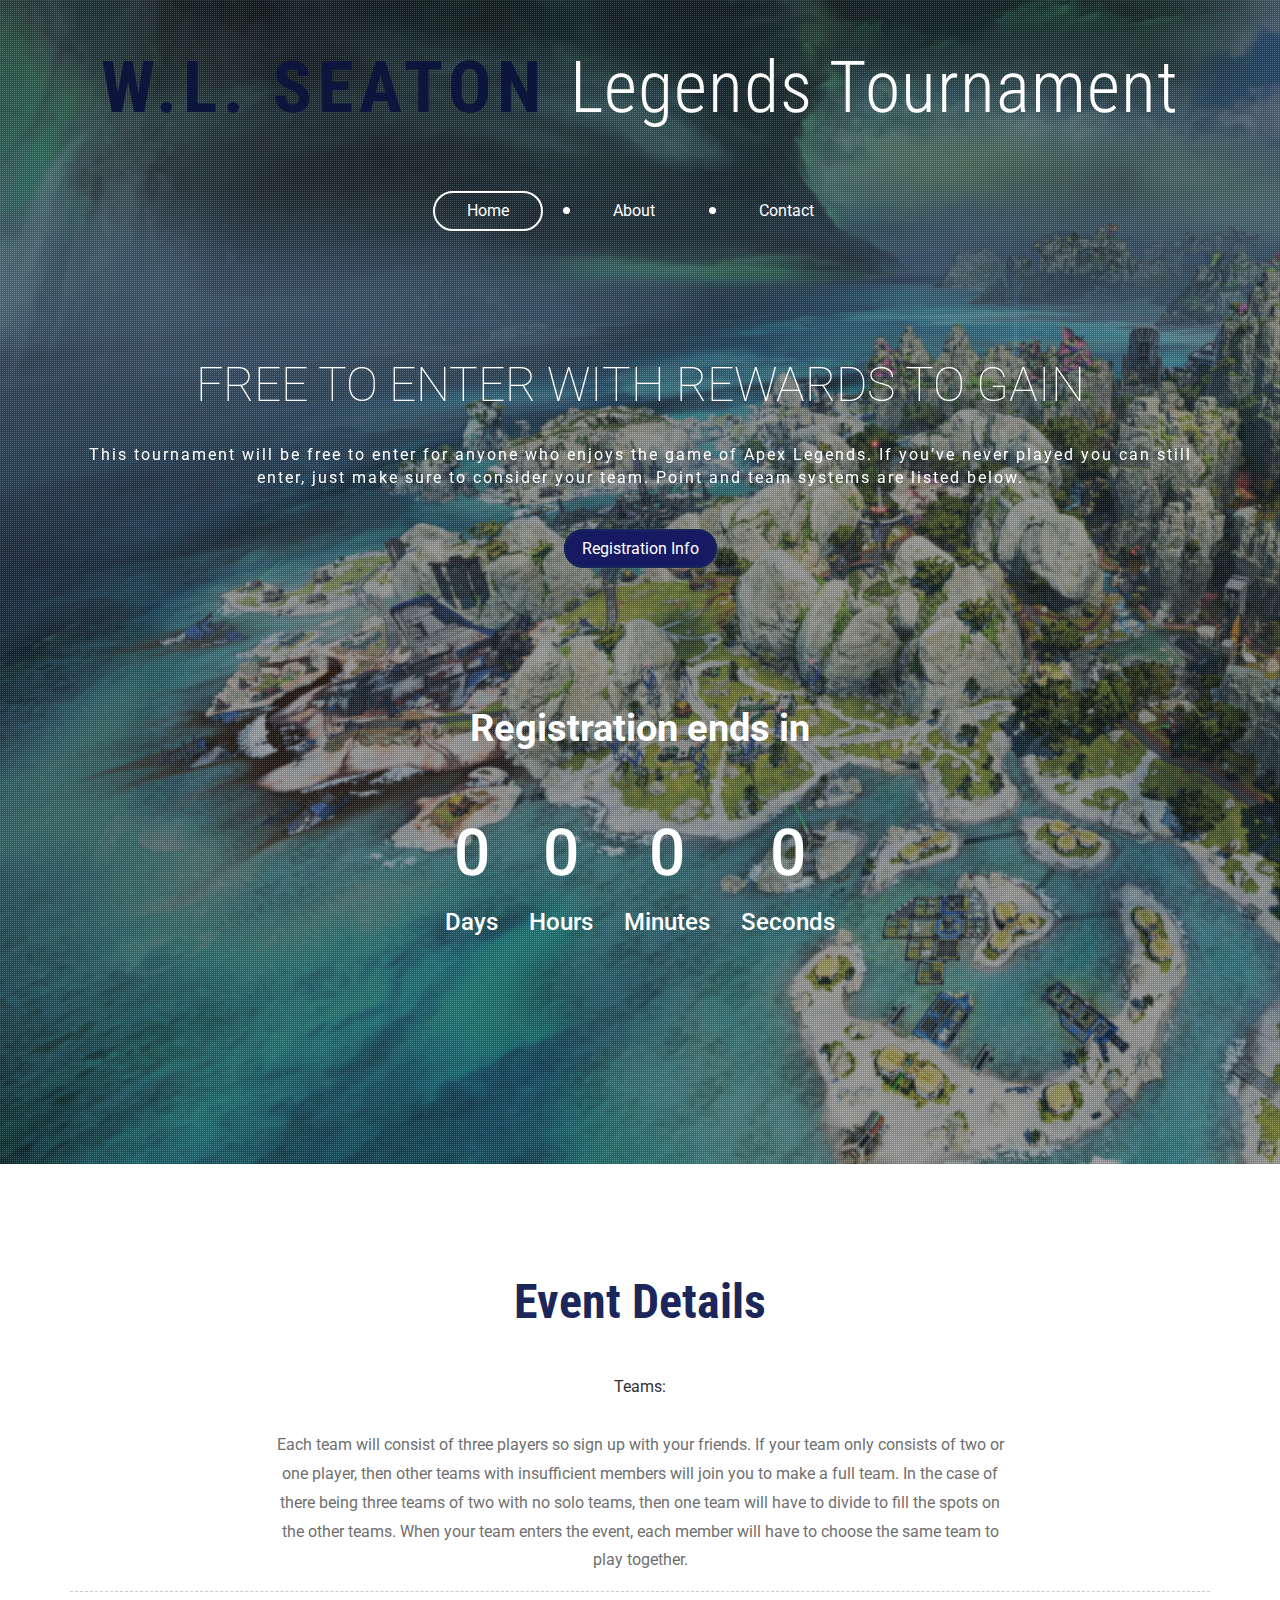
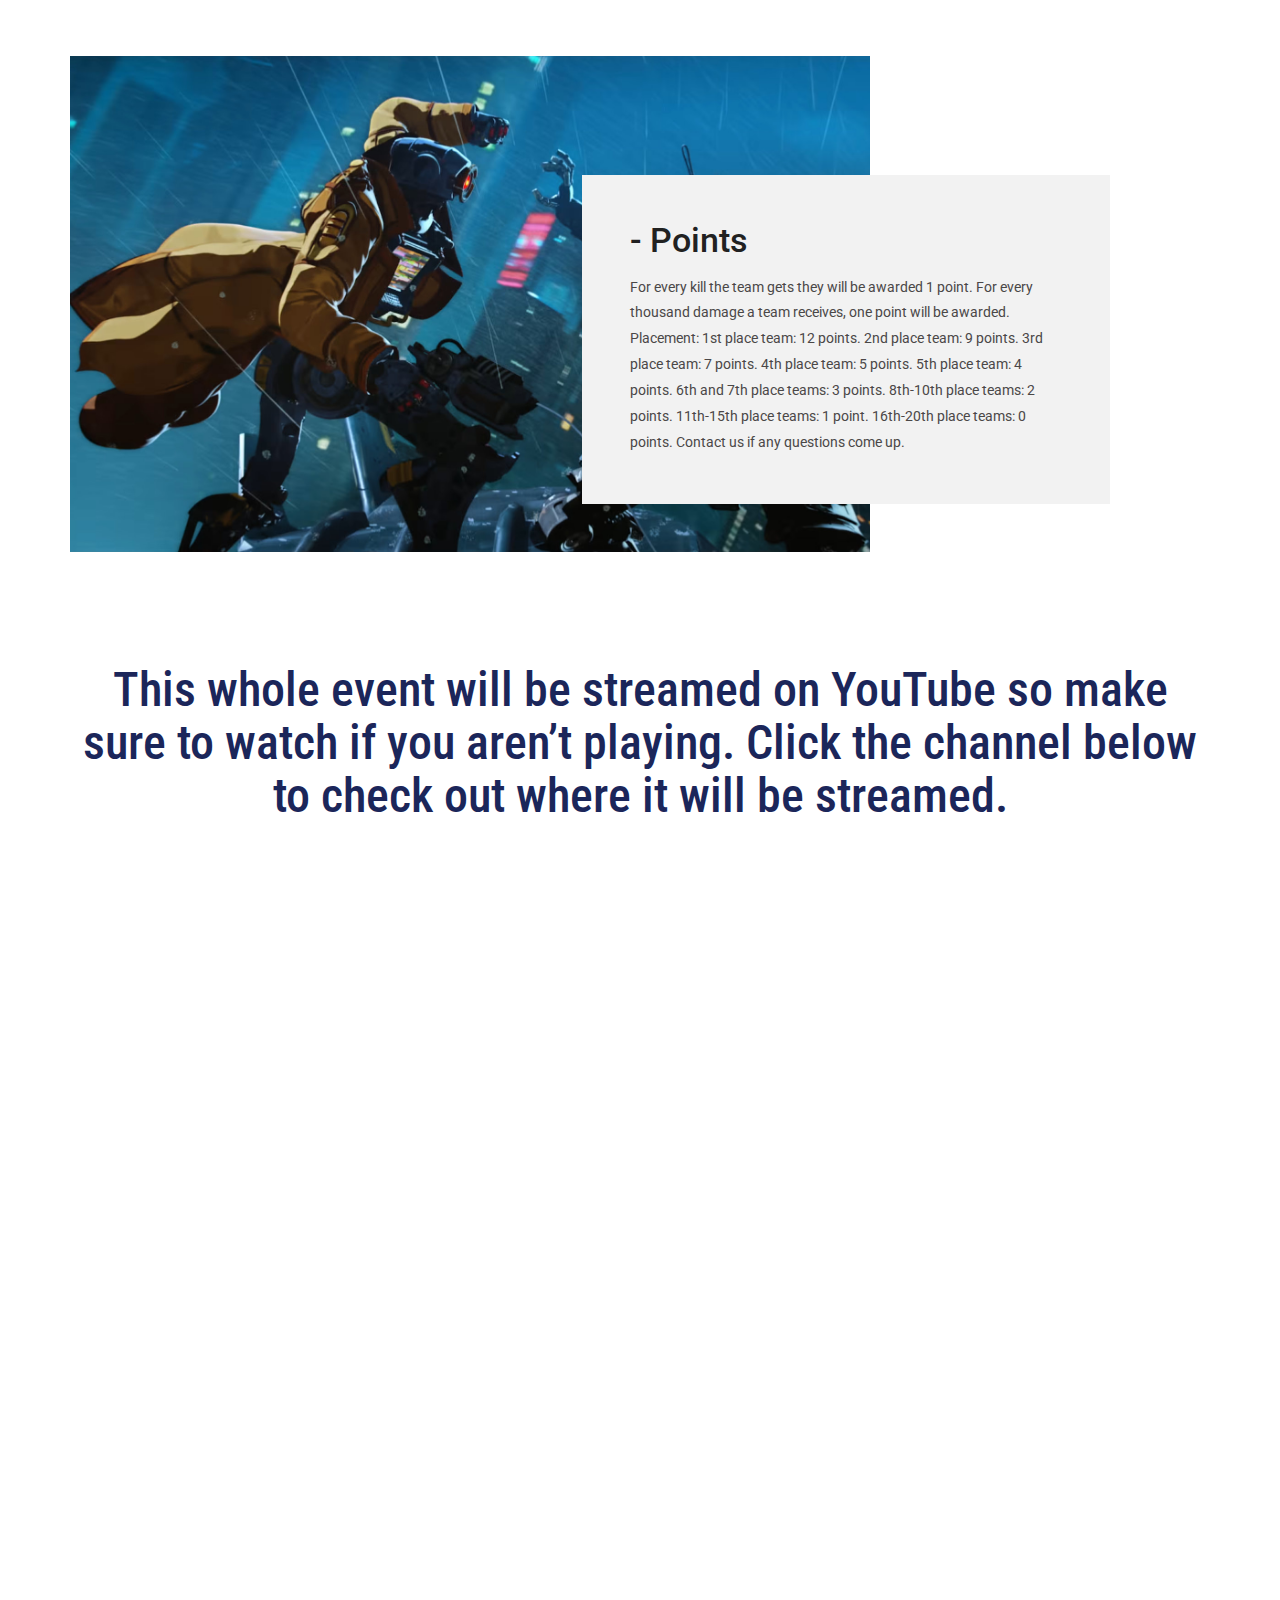
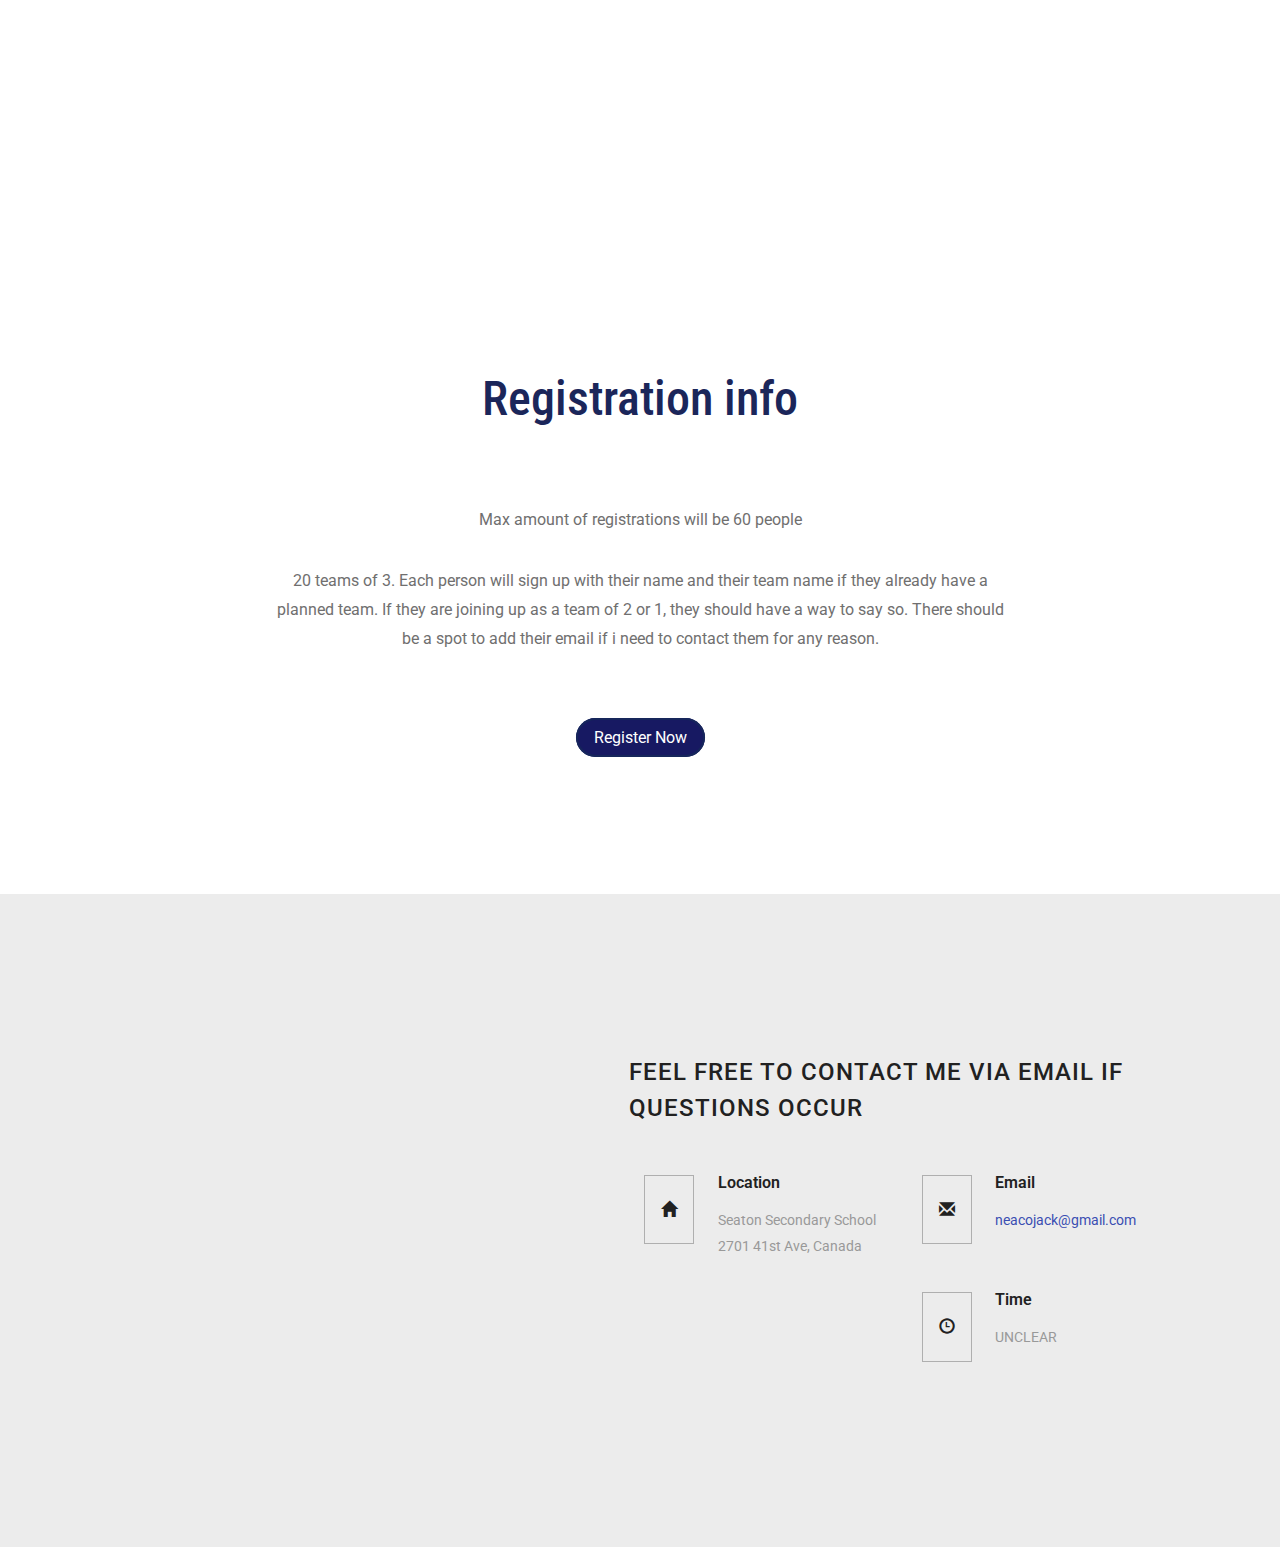
==== commit b0e62000: "Add files via upload" ====
--- a/Seaton_Legends_Tournament/index.html
+++ b/Seaton_Legends_Tournament/index.html
@@ -65,7 +65,6 @@
 										<li class="active"><a href="index.html">Home</a></li>
 										<li><a href="#about" class="scroll">About</a></li>
 										<li><a href="#contact" class="scroll">Contact</a></li>
-										<!--<li><a href="#register" class="scroll">Register</a></li>-->
 									</ul>
 								</nav>
 							</div>
@@ -85,9 +84,9 @@
 											<div class="banner_text">
 												<h3>Free to enter with rewards to gain</h3>
 												<p>This tournament will be free to enter for anyone who enjoys the game of Apex Legends. If you’ve never played you can still enter, just make sure to consider your team. Point and team systems are listed below.												</p>
-												<div class="w3-button">
-													<a href="https://docs.google.com/forms/d/e/1FAIpQLSfrd9AzRhkGu83WrYYAZsV8nhxRJl8snKcd16oXZm_M70qxGg/viewform?usp=sf_link" data-toggle="modal" data-target="#myModal">Register Now</a>
-												</div>
+												<ul class="w3-button">
+													<a href="#gallery" class="scroll">Registration Info</a>
+												</ul>
 											</div>
 										</li>
 
@@ -227,6 +226,7 @@
 					</div>
 					<div class="col-xs-10 address-right">
 						<h5>Location</h5>
+						<p>Seaton Secondary School</p>
 						<p>2701 41st Ave, Canada </p>
 					</div>
 					<div class="clearfix"> </div>
@@ -237,7 +237,7 @@
 					</div>
 					<div class="col-xs-10 address-right">
 						<h5>Email</h5>
-						<p><a href="mailto:info@example.com"> mail@example1.com </a></p>
+						<p><a href="neacojack@gmail.com"> neacojack@gmail.com </a></p>
 
 					</div>
 					<div class="clearfix"> </div>
@@ -248,9 +248,8 @@
 						<span class="glyphicon glyphicon-time" aria-hidden="true"></span>
 					</div>
 					<div class="col-xs-10 address-right">
-						<h5>Working Hours</h5>
-						<p>Mon - Fri : 8:00 am to 10:30 pm<br>
-						Sat - Sun : 9:00 am to 11:30 pm</p>
+						<h5>Time</h5>
+						<p>UNCLEAR</p>
 					</div>
 					<div class="clearfix"> </div>
 				</div>
--- a/Seaton_Legends_Tournament/css/style.css
+++ b/Seaton_Legends_Tournament/css/style.css
@@ -1772,3 +1772,7 @@
 	text-align: center;
 } 
 
+div.w3-button {
+	text-align: center;
+	padding-bottom: 9em;
+}